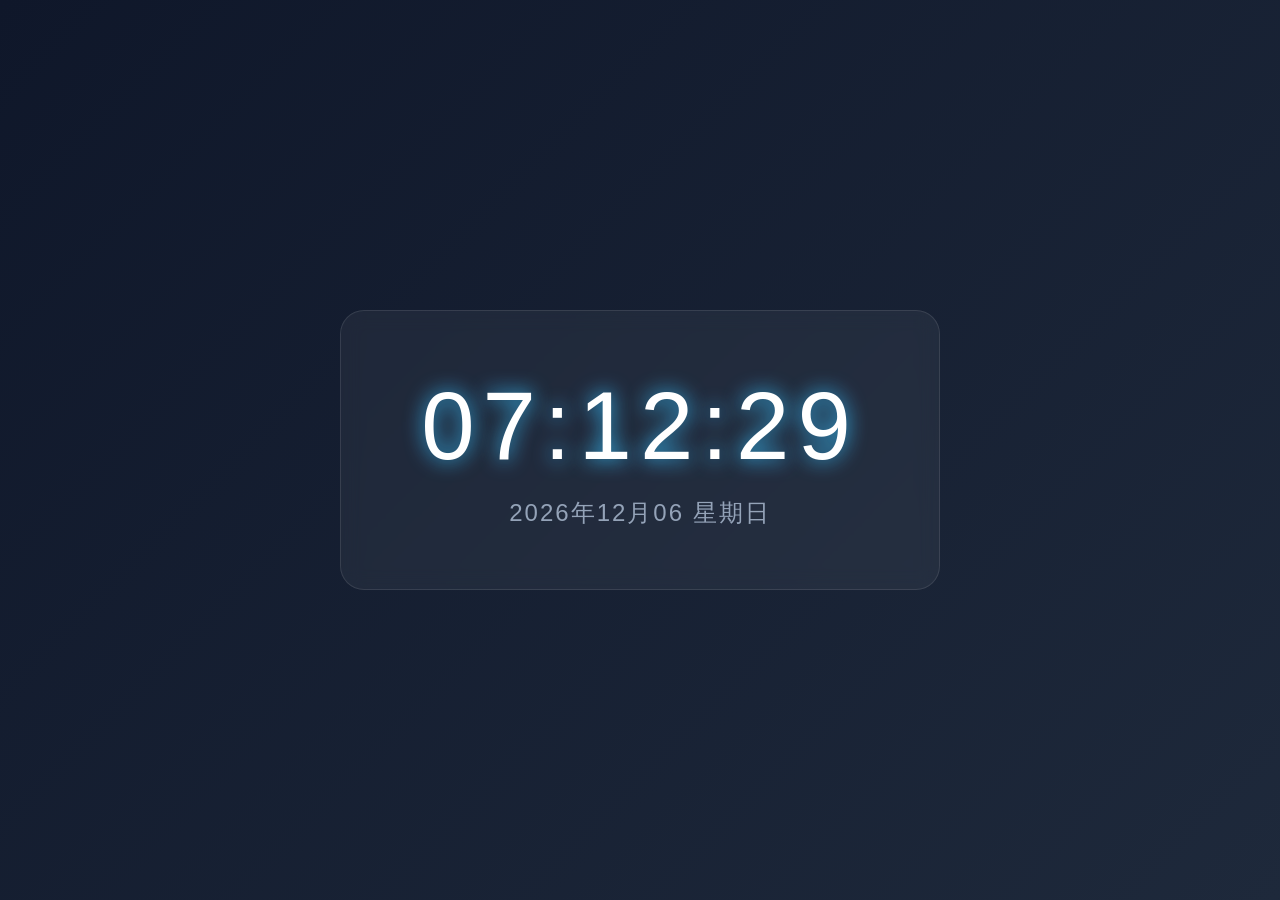
==== index.html @ 5087f474 "clock" ====
<!DOCTYPE html>
<html lang="zh-CN">
<head>
    <meta charset="UTF-8">
    <meta name="viewport" content="width=device-width, initial-scale=1.0">
    <title>极简数字时钟</title>
    <!-- 引入外部CSS -->
    <link rel="stylesheet" href="./style.css">
</head>
<body>
    <div class="clock-box">
        <!-- 时间显示 -->
        <div id="time" class="time-text">00:00:00</div>
        <!-- 日期显示 -->
        <div id="date" class="date-text">2026年01月01日 星期五</div>
    </div>
    <!-- 引入外部JS，放body底部加速渲染 -->
    <script src="./main.js"></script>
</body>
</html>
---- style.css ----
/* 全局重置 */
* {
    margin: 0;
    padding: 0;
    box-sizing: border-box;
}

body {
    min-height: 100vh;
    /* 深色渐变背景 */
    background: linear-gradient(135deg, #0f172a, #1e293b);
    display: flex;
    justify-content: center;
    align-items: center;
    font-family: "Microsoft YaHei", sans-serif;
}

.clock-box {
    text-align: center;
    padding: 60px 80px;
    background: rgba(255,255,255,0.05);
    border-radius: 24px;
    backdrop-filter: blur(10px);
    border: 1px solid rgba(255,255,255,0.1);
}

.time-text {
    font-size: 6rem;
    color: #ffffff;
    letter-spacing: 8px;
    margin-bottom: 16px;
    text-shadow: 0 0 20px #38bdf8;
}

.date-text {
    font-size: 1.5rem;
    color: #94a3b8;
    letter-spacing: 2px;
}

/* 移动端适配 */
@media screen and (max-width: 600px) {
    .time-text {
        font-size: 3rem;
    }
    .clock-box {
        padding: 40px 20px;
    }
}
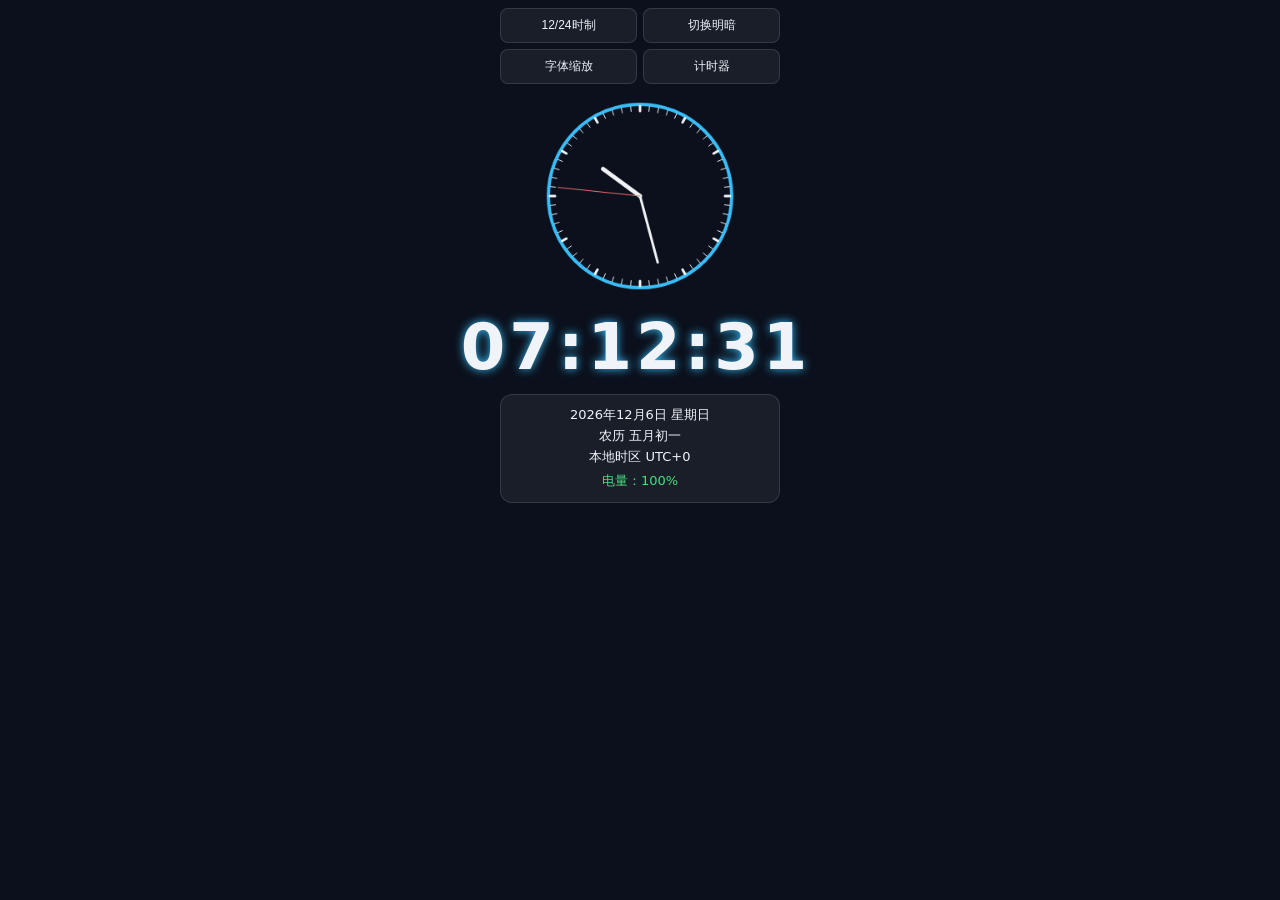
==== commit ddce80ba: "clock" ====
--- a/index.html
+++ b/index.html
@@ -2,19 +2,53 @@
 <html lang="zh-CN">
 <head>
     <meta charset="UTF-8">
-    <meta name="viewport" content="width=device-width, initial-scale=1.0">
-    <title>极简数字时钟</title>
-    <!-- 引入外部CSS -->
+    <!-- 手表屏幕强制适配，禁止缩放、窄屏优化 -->
+    <meta name="viewport" content="width=device-width, initial-scale=1.0, maximum-scale=1.0, user-scalable=no">
+    <title>手表专用时钟</title>
     <link rel="stylesheet" href="./style.css">
 </head>
 <body>
-    <div class="clock-box">
-        <!-- 时间显示 -->
-        <div id="time" class="time-text">00:00:00</div>
-        <!-- 日期显示 -->
-        <div id="date" class="date-text">2026年01月01日 星期五</div>
+<div class="container">
+    <!-- 控制栏 -->
+    <div class="control-panel">
+        <button id="mode12">12/24时制</button>
+        <button id="themeBtn">切换明暗</button>
+        <button id="sizeBtn">字体缩放</button>
+        <button id="timerBtn">计时器</button>
     </div>
-    <!-- 引入外部JS，放body底部加速渲染 -->
-    <script src="./main.js"></script>
+
+    <!-- 模拟表盘 -->
+    <div class="clock-canvas-box">
+        <canvas id="clockCanvas" width="240" height="240"></canvas>
+    </div>
+
+    <!-- 数字时钟区域 -->
+    <div class="digital-clock">
+        <div id="timeShow" class="time">00:00:00</div>
+        <div id="ampm" class="ampm"></div>
+    </div>
+
+    <!-- 日期、星期、农历、时区、电量 -->
+    <div class="info-panel">
+        <div id="dateShow"></div>
+        <div id="lunarShow"></div>
+        <div id="zoneShow"></div>
+        <div id="batteryShow">电量：100%</div>
+    </div>
+
+    <!-- 计时器弹窗 -->
+    <div class="timer-modal" id="timerModal">
+        <div class="timer-box">
+            <div id="timerText">00:00</div>
+            <div class="timer-btns">
+                <button id="startTimer">开始</button>
+                <button id="resetTimer">重置</button>
+                <button id="closeTimer">关闭</button>
+            </div>
+        </div>
+    </div>
+</div>
+
+<script src="./main.js"></script>
 </body>
 </html>
--- a/style.css
+++ b/style.css
@@ -1,49 +1,134 @@
-/* 全局重置 */
 * {
     margin: 0;
     padding: 0;
     box-sizing: border-box;
 }
 
+:root {
+    --bg-main: #0b101c;
+    --text-color: #f0f4f8;
+    --glass-bg: rgba(255,255,255,0.06);
+    --border-color: rgba(255,255,255,0.12);
+    --accent: #38bdf8;
+}
+body.light {
+    --bg-main: #f3f6fa;
+    --text-color: #121a29;
+    --glass-bg: rgba(0,0,0,0.04);
+    --border-color: rgba(0,0,0,0.1);
+    --accent: #0284c7;
+}
+
 body {
     min-height: 100vh;
-    /* 深色渐变背景 */
-    background: linear-gradient(135deg, #0f172a, #1e293b);
+    background: var(--bg-main);
+    color: var(--text-color);
+    font-family: system-ui, sans-serif;
     display: flex;
     justify-content: center;
-    align-items: center;
-    font-family: "Microsoft YaHei", sans-serif;
+    padding: 8px;
+    transition: background 0.3s, color 0.3s;
+}
+.container {
+    width: 100%;
+    max-width: 280px;
+    text-align: center;
 }
 
-.clock-box {
-    text-align: center;
-    padding: 60px 80px;
-    background: rgba(255,255,255,0.05);
-    border-radius: 24px;
-    backdrop-filter: blur(10px);
-    border: 1px solid rgba(255,255,255,0.1);
+.control-panel {
+    display: grid;
+    grid-template-columns: 1fr 1fr;
+    gap: 6px;
+    margin-bottom: 12px;
+}
+.control-panel button {
+    background: var(--glass-bg);
+    border: 1px solid var(--border-color);
+    color: var(--text-color);
+    border-radius: 8px;
+    padding: 8px 2px;
+    font-size: 12px;
+    pointer-events: auto; /* 修复手表触控失效 */
 }
 
-.time-text {
-    font-size: 6rem;
-    color: #ffffff;
-    letter-spacing: 8px;
-    margin-bottom: 16px;
-    text-shadow: 0 0 20px #38bdf8;
+.clock-canvas-box {
+    margin: 10px auto;
+}
+#clockCanvas {
+    width: 200px;
+    height: 200px;
 }
 
-.date-text {
-    font-size: 1.5rem;
-    color: #94a3b8;
-    letter-spacing: 2px;
+.digital-clock {
+    display: flex;
+    align-items: center;
+    justify-content: center;
+    gap: 8px;
+    margin: 10px 0;
+}
+.time {
+    font-size: clamp(2rem,12vw,4rem);
+    letter-spacing: 4px;
+    font-weight: bold;
+    text-shadow: 0 0 10px var(--accent);
+    transition: transform 0.2s;
+}
+.ampm {
+    font-size: 1rem;
+    color: var(--accent);
 }
 
-/* 移动端适配 */
-@media screen and (max-width: 600px) {
-    .time-text {
-        font-size: 3rem;
+.info-panel {
+    background: var(--glass-bg);
+    border: 1px solid var(--border-color);
+    border-radius: 12px;
+    padding: 10px 6px;
+    font-size: 13px;
+    line-height: 1.6;
+}
+#batteryShow {
+    margin-top: 4px;
+    color: #4ade80;
+}
+
+.timer-modal {
+    position: fixed;
+    inset: 0;
+    background: rgba(0,0,0,0.85);
+    display: none;
+    align-items: center;
+    justify-content: center;
+}
+.timer-modal.show {
+    display: flex;
+}
+.timer-box {
+    background: var(--bg-main);
+    padding: 24px 16px;
+    border-radius: 16px;
+    border: 1px solid var(--border-color);
+}
+#timerText {
+    font-size: 3rem;
+    margin-bottom: 16px;
+}
+.timer-btns {
+    display: flex;
+    gap: 6px;
+}
+.timer-btns button {
+    padding: 6px 10px;
+    border-radius: 6px;
+    border: none;
+    pointer-events: auto;
+}
+
+@media (max-width:220px) {
+    .control-panel {
+        grid-template-columns: 1fr;
     }
-    .clock-box {
-        padding: 40px 20px;
+    #clockCanvas {
+        width: 160px;
+        height: 160px;
     }
 }
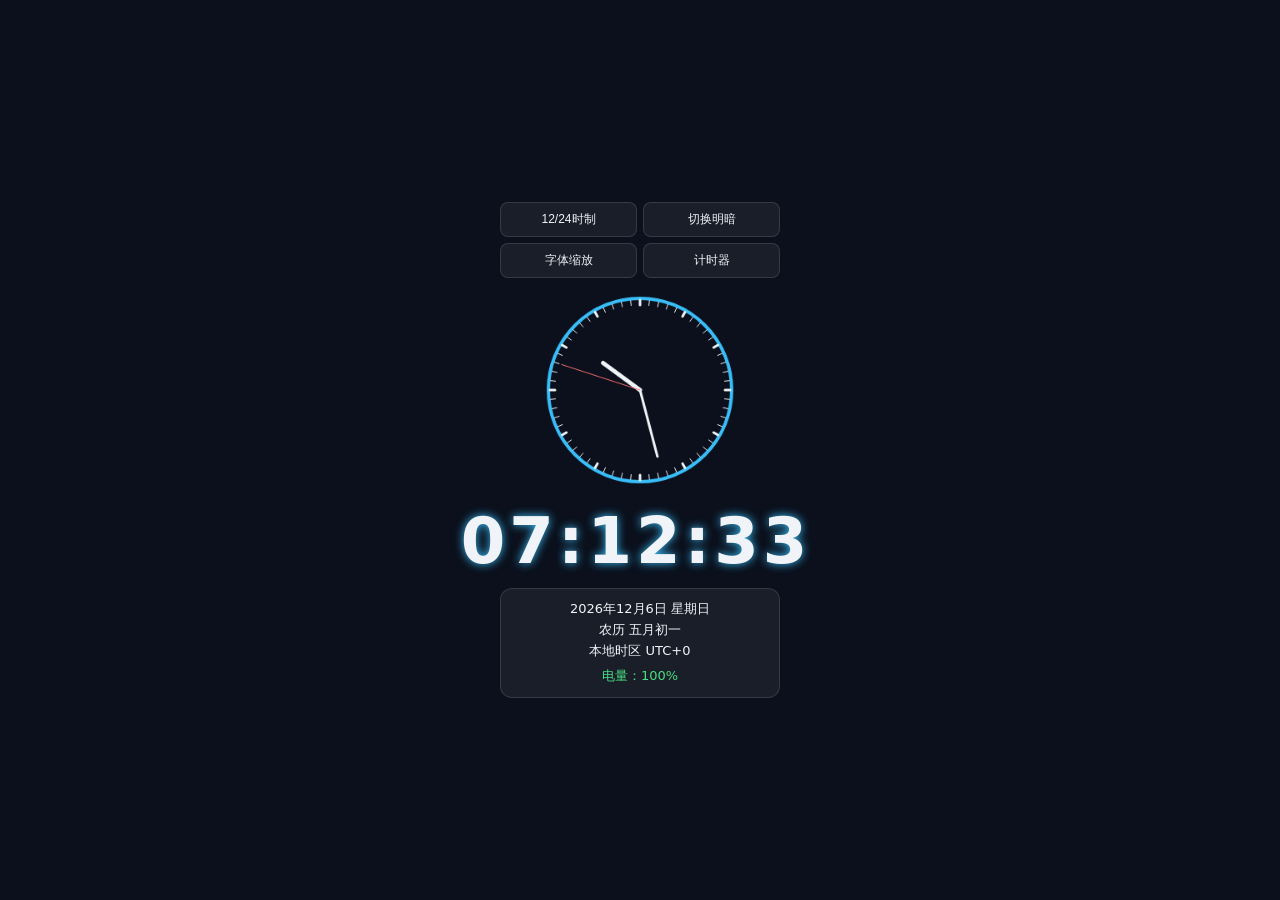
==== commit d02cd3e1: "clock" ====
--- a/index.html
+++ b/index.html
@@ -2,14 +2,13 @@
 <html lang="zh-CN">
 <head>
     <meta charset="UTF-8">
-    <!-- 手表屏幕强制适配，禁止缩放、窄屏优化 -->
     <meta name="viewport" content="width=device-width, initial-scale=1.0, maximum-scale=1.0, user-scalable=no">
     <title>手表专用时钟</title>
-    <link rel="stylesheet" href="./style.css">
+    <!-- 兼容本地&线上双模式，优先相对路径兜底绝对路径 -->
+    <link rel="stylesheet" href="./style.css" onerror="this.href='https://edgzmjkk.dpdns.org/style.css'">
 </head>
 <body>
 <div class="container">
-    <!-- 控制栏 -->
     <div class="control-panel">
         <button id="mode12">12/24时制</button>
         <button id="themeBtn">切换明暗</button>
@@ -17,18 +16,15 @@
         <button id="timerBtn">计时器</button>
     </div>
 
-    <!-- 模拟表盘 -->
     <div class="clock-canvas-box">
         <canvas id="clockCanvas" width="240" height="240"></canvas>
     </div>
 
-    <!-- 数字时钟区域 -->
     <div class="digital-clock">
         <div id="timeShow" class="time">00:00:00</div>
         <div id="ampm" class="ampm"></div>
     </div>
 
-    <!-- 日期、星期、农历、时区、电量 -->
     <div class="info-panel">
         <div id="dateShow"></div>
         <div id="lunarShow"></div>
@@ -36,7 +32,6 @@
         <div id="batteryShow">电量：100%</div>
     </div>
 
-    <!-- 计时器弹窗 -->
     <div class="timer-modal" id="timerModal">
         <div class="timer-box">
             <div id="timerText">00:00</div>
@@ -49,6 +44,6 @@
     </div>
 </div>
 
-<script src="./main.js"></script>
+<script src="./main.js" onerror="this.src='https://edgzmjkk.dpdns.org/main.js'"></script>
 </body>
 </html>
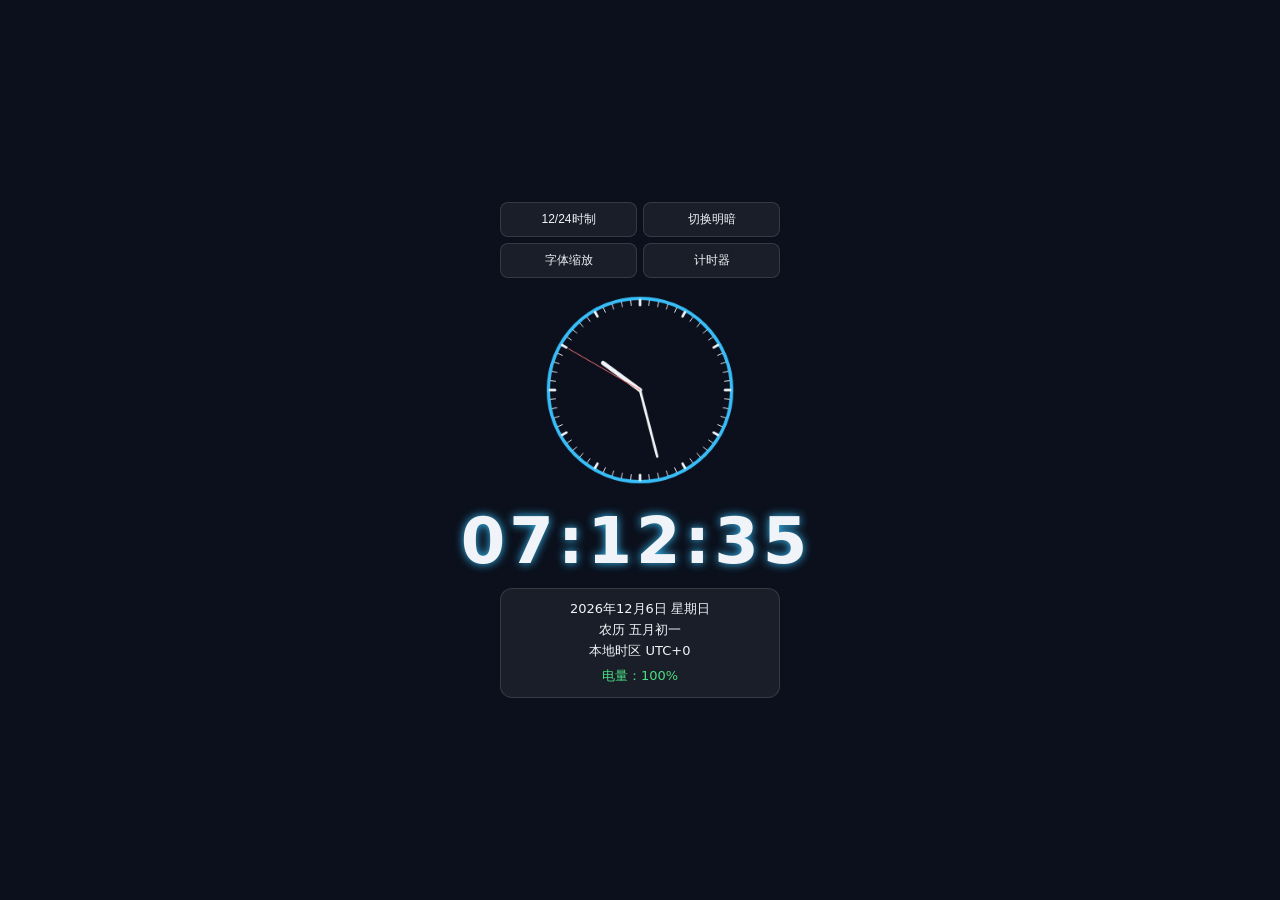
==== commit 107cc44d: "clock" ====
--- a/index.html
+++ b/index.html
@@ -4,8 +4,145 @@
     <meta charset="UTF-8">
     <meta name="viewport" content="width=device-width, initial-scale=1.0, maximum-scale=1.0, user-scalable=no">
     <title>手表专用时钟</title>
-    <!-- 兼容本地&线上双模式，优先相对路径兜底绝对路径 -->
-    <link rel="stylesheet" href="./style.css" onerror="this.href='https://edgzmjkk.dpdns.org/style.css'">
+    <style>
+* {
+    margin: 0;
+    padding: 0;
+    box-sizing: border-box;
+}
+
+:root {
+    --bg-main: #0b101c;
+    --text-color: #f0f4f8;
+    --glass-bg: rgba(255,255,255,0.06);
+    --border-color: rgba(255,255,255,0.12);
+    --accent: #38bdf8;
+}
+body.light {
+    --bg-main: #f3f6fa;
+    --text-color: #121a29;
+    --glass-bg: rgba(0,0,0,0.04);
+    --border-color: rgba(0,0,0,0.1);
+    --accent: #0284c7;
+}
+
+body {
+    min-height: 100vh;
+    background: var(--bg-main);
+    color: var(--text-color);
+    font-family: system-ui, sans-serif;
+    display: flex;
+    justify-content: center;
+    align-items: center;
+    padding: 8px;
+    transition: background 0.3s, color 0.3s;
+}
+.container {
+    width: 100%;
+    max-width: 280px;
+    text-align: center;
+}
+
+.control-panel {
+    display: grid;
+    grid-template-columns: 1fr 1fr;
+    gap: 6px;
+    margin-bottom: 12px;
+}
+.control-panel button {
+    background: var(--glass-bg);
+    border: 1px solid var(--border-color);
+    color: var(--text-color);
+    border-radius: 8px;
+    padding: 8px 2px;
+    font-size: 12px;
+    pointer-events: auto;
+}
+
+.clock-canvas-box {
+    margin: 10px auto;
+}
+#clockCanvas {
+    width: 200px;
+    height: 200px;
+}
+
+.digital-clock {
+    display: flex;
+    align-items: center;
+    justify-content: center;
+    gap: 8px;
+    margin: 10px 0;
+}
+.time {
+    font-size: clamp(2rem,12vw,4rem);
+    letter-spacing: 4px;
+    font-weight: bold;
+    text-shadow: 0 0 10px var(--accent);
+    transition: transform 0.2s;
+}
+.ampm {
+    font-size: 1rem;
+    color: var(--accent);
+}
+
+.info-panel {
+    background: var(--glass-bg);
+    border: 1px solid var(--border-color);
+    border-radius: 12px;
+    padding: 10px 6px;
+    font-size: 13px;
+    line-height: 1.6;
+}
+#batteryShow {
+    margin-top: 4px;
+    color: #4ade80;
+}
+
+.timer-modal {
+    position: fixed;
+    inset: 0;
+    background: rgba(0,0,0,0.85);
+    display: none !important;
+    align-items: center;
+    justify-content: center;
+    z-index: 999;
+}
+.timer-modal.show {
+    display: flex !important;
+}
+.timer-box {
+    background: var(--bg-main);
+    padding: 24px 16px;
+    border-radius: 16px;
+    border: 1px solid var(--border-color);
+}
+#timerText {
+    font-size: 3rem;
+    margin-bottom: 16px;
+}
+.timer-btns {
+    display: flex;
+    gap: 6px;
+    justify-content: center;
+}
+.timer-btns button {
+    padding: 6px 10px;
+    border-radius: 6px;
+    border: none;
+    pointer-events: auto;
+}
+
+@media (max-width:220px) {
+    .control-panel {
+        grid-template-columns: 1fr;
+    }
+    #clockCanvas {
+        width: 160px;
+        height: 160px;
+    }
+}
+    </style>
 </head>
 <body>
 <div class="container">
@@ -44,6 +181,211 @@
     </div>
 </div>
 
-<script src="./main.js" onerror="this.src='https://edgzmjkk.dpdns.org/main.js'"></script>
+<script>
+document.addEventListener('DOMContentLoaded', function () {
+    const defaultState = {
+        is12h: false,
+        lightMode: false,
+        fontSizeLevel: 0,
+        timerRunning: false,
+        timerSeconds: 0,
+        timerInterval: null
+    };
+    const saveKey = "watchClockConfig";
+    let state = { ...defaultState };
+
+    try {
+        const savedData = localStorage.getItem(saveKey);
+        if (savedData) {
+            const parseResult = JSON.parse(savedData);
+            state = Object.assign({}, defaultState, parseResult);
+        }
+    } catch (err) {
+        localStorage.removeItem(saveKey);
+    }
+
+    const timeShow = document.getElementById("timeShow");
+    const ampmDom = document.getElementById("ampm");
+    const dateShow = document.getElementById("dateShow");
+    const lunarShow = document.getElementById("lunarShow");
+    const zoneShow = document.getElementById("zoneShow");
+    const batteryShow = document.getElementById("batteryShow");
+    const canvas = document.getElementById("clockCanvas");
+    const ctx = canvas.getContext("2d");
+
+    const btn12 = document.getElementById("mode12");
+    const themeBtn = document.getElementById("themeBtn");
+    const sizeBtn = document.getElementById("sizeBtn");
+    const timerBtn = document.getElementById("timerBtn");
+    const timerModal = document.getElementById("timerModal");
+    const timerText = document.getElementById("timerText");
+    const startTimer = document.getElementById("startTimer");
+    const resetTimer = document.getElementById("resetTimer");
+    const closeTimer = document.getElementById("closeTimer");
+
+    const weekText = ["日", "一", "二", "三", "四", "五", "六"];
+    const lunarMonth = ["正月", "二月", "三月", "四月", "五月", "六月", "七月", "八月", "九月", "十月", "冬月", "腊月"];
+    const lunarDay = ["初一", "初二", "初三", "初四", "初五", "初六", "初七", "初八", "初九", "初十", "十一", "十二", "十三", "十四", "十五", "十六", "十七", "十八", "十九", "二十", "廿一", "廿二", "廿三", "廿四", "廿五", "廿六", "廿七", "廿八", "廿九", "三十"];
+
+    function saveConfig() {
+        try {
+            localStorage.setItem(saveKey, JSON.stringify(state));
+        } catch (e) {}
+    }
+
+    function applyTheme() {
+        state.lightMode ? document.body.classList.add("light") : document.body.classList.remove("light");
+    }
+    applyTheme();
+
+    themeBtn.addEventListener("click", () => {
+        state.lightMode = !state.lightMode;
+        applyTheme();
+        saveConfig();
+    });
+
+    sizeBtn.addEventListener("click", () => {
+        state.fontSizeLevel = (state.fontSizeLevel + 1) % 3;
+        const scaleList = [1, 1.3, 1.6];
+        document.querySelector(".time").style.transform = `scale(${scaleList[state.fontSizeLevel]})`;
+        saveConfig();
+    });
+
+    btn12.addEventListener("click", () => {
+        state.is12h = !state.is12h;
+        saveConfig();
+    });
+
+    timerBtn.addEventListener("click", () => timerModal.classList.add("show"));
+    closeTimer.addEventListener("click", () => timerModal.classList.remove("show"));
+
+    startTimer.addEventListener("click", () => {
+        if (state.timerRunning) return;
+        state.timerRunning = true;
+        state.timerInterval = setInterval(() => {
+            state.timerSeconds++;
+            const minStr = String(Math.floor(state.timerSeconds / 60)).padStart(2, "0");
+            const secStr = String(state.timerSeconds % 60).padStart(2, "0");
+            timerText.innerText = `${minStr}:${secStr}`;
+        }, 1000);
+    });
+
+    resetTimer.addEventListener("click", () => {
+        clearInterval(state.timerInterval);
+        state.timerRunning = false;
+        state.timerSeconds = 0;
+        timerText.innerText = "00:00";
+    });
+
+    function getLunar(year, month, day) {
+        const baseDate = new Date(2000, 0, 1);
+        const targetDate = new Date(year, month - 1, day);
+        const dayDiff = Math.floor((targetDate - baseDate) / (1000 * 60 * 60 * 24));
+        const totalDays = dayDiff + 4;
+        const mIdx = Math.floor(totalDays / 30) % 12;
+        const dIdx = totalDays % 30;
+        return lunarMonth[mIdx] + lunarDay[dIdx];
+    }
+
+    function updateBattery() {
+        let batNum = parseInt(batteryShow.innerText.replace(/[^\d]/g, "")) || 100;
+        if (Math.random() > 0.96 && batNum > 1) batNum--;
+        batteryShow.innerText = `电量：${batNum}%`;
+        batteryShow.style.color = batNum < 20 ? "#ef4444" : "#4ade80";
+    }
+
+    function getThemeColorCache() {
+        const rootStyle = getComputedStyle(document.documentElement);
+        return {
+            accent: rootStyle.getPropertyValue("--accent").trim(),
+            text: rootStyle.getPropertyValue("--text-color").trim()
+        };
+    }
+
+    function drawClock(hour, min, sec) {
+        const canvasW = canvas.width;
+        const canvasH = canvas.height;
+        const radius = canvasW / 2 - 10;
+        const color = getThemeColorCache();
+        ctx.clearRect(0, 0, canvasW, canvasH);
+
+        ctx.beginPath();
+        ctx.arc(canvasW / 2, canvasH / 2, radius, 0, Math.PI * 2);
+        ctx.strokeStyle = color.accent;
+        ctx.lineWidth = 4;
+        ctx.stroke();
+
+        for (let i = 0; i < 60; i++) {
+            const rad = i * Math.PI / 30;
+            const x1 = canvasW / 2 + Math.cos(rad) * (radius - 8);
+            const y1 = canvasH / 2 + Math.sin(rad) * (radius - 8);
+            const x2 = canvasW / 2 + Math.cos(rad) * (radius - 2);
+            const y2 = canvasH / 2 + Math.sin(rad) * (radius - 2);
+            ctx.beginPath();
+            ctx.moveTo(x1, y1);
+            ctx.lineTo(x2, y2);
+            ctx.lineWidth = i % 5 === 0 ? 3 : 1;
+            ctx.strokeStyle = color.text;
+            ctx.stroke();
+        }
+
+        const hourRad = (hour % 12) * Math.PI / 6 + min * Math.PI / 360 + sec * Math.PI / 21600;
+        drawHandLine(canvasW / 2, canvasH / 2, hourRad, radius * 0.5, 5, color.text);
+        const minRad = min * Math.PI / 30 + sec * Math.PI / 1800;
+        drawHandLine(canvasW / 2, canvasH / 2, minRad, radius * 0.75, 3, color.text);
+        const secRad = sec * Math.PI / 30;
+        drawHandLine(canvasW / 2, canvasH / 2, secRad, radius * 0.9, 1, "#f87171");
+    }
+
+    function drawHandLine(x, y, rad, length, width, color) {
+        ctx.beginPath();
+        ctx.moveTo(x, y);
+        const endX = x + Math.cos(rad) * length;
+        const endY = y + Math.sin(rad) * length;
+        ctx.lineTo(endX, endY);
+        ctx.lineWidth = width;
+        ctx.strokeStyle = color;
+        ctx.lineCap = "round";
+        ctx.stroke();
+    }
+
+    function updateClock() {
+        try {
+            const now = new Date();
+            let hours = now.getHours();
+            const minutes = now.getMinutes();
+            const seconds = now.getSeconds();
+
+            let ampmText = "";
+            if (state.is12h) {
+                ampmText = hours >= 12 ? "PM" : "AM";
+                hours = hours % 12 || 12;
+            }
+            ampmDom.innerText = ampmText;
+            const hStr = String(hours).padStart(2, "0");
+            const mStr = String(minutes).padStart(2, "0");
+            const sStr = String(seconds).padStart(2, "0");
+            timeShow.innerText = `${hStr}:${mStr}:${sStr}`;
+
+            const y = now.getFullYear();
+            const m = now.getMonth() + 1;
+            const d = now.getDate();
+            const weekIdx = now.getDay();
+            dateShow.innerText = `${y}年${m}月${d}日 星期${weekText[weekIdx]}`;
+            lunarShow.innerText = "农历 " + getLunar(y, m, d);
+
+            const timeZone = -now.getTimezoneOffset() / 60;
+            zoneShow.innerText = `本地时区 UTC${timeZone >= 0 ? "+" : ""}${timeZone}`;
+
+            drawClock(now.getHours(), minutes, seconds);
+        } catch (error) {}
+    }
+
+    updateClock();
+    updateBattery();
+    setInterval(updateClock, 1000);
+    setInterval(updateBattery, 30000);
+});
+</script>
 </body>
 </html>
